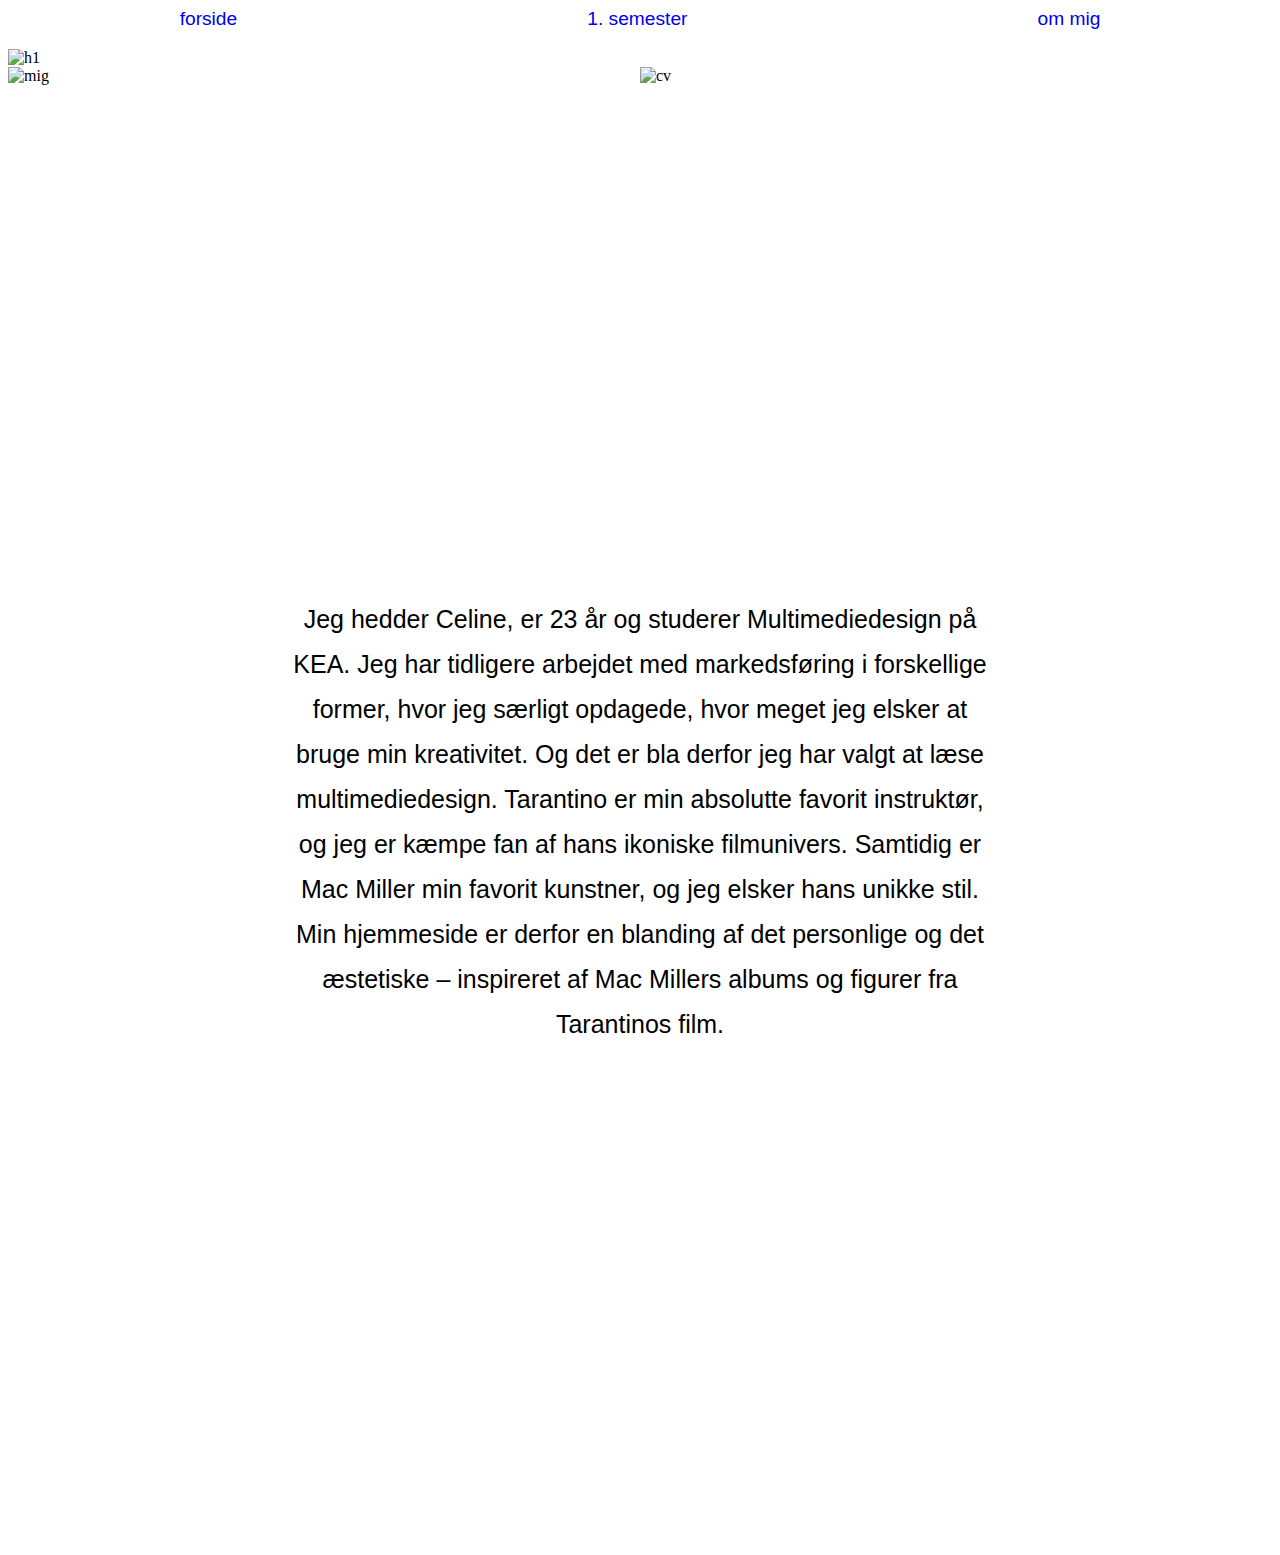
==== ommig.html @ d51dc139 "nye ændringer" ====
<!DOCTYPE html>
<html lang="da">
  <head>
    <meta charset="UTF-8" />
    <meta name="viewport" content="width=device-width, initial-scale=1.0" />
    <title>Document</title>
    <link rel="stylesheet" href="ommig.css" />
    <link rel="icon" type="image/png" href="img/logo1.png" />
  </head>
  <body>
    <header>
      <nav>
        <ul>
          <li><a href="index.html">forside</a></li>
          <li><a href="1sem.html">1. semester</a></li>
          <li><a href="ommig.html">om mig</a></li>
        </ul>
      </nav>
    </header>
    <main>
      <img
        class="celinebechandersen"
        src="img/celinebechandersen.png"
        alt="h1"
      />
      <img class="mig" src="img/mig.png" alt="mig" />
      <img class="cv" src="img/cv.png" alt="cv" />
      <p>
        Jeg hedder Celine, er 23 år og studerer Multimediedesign på KEA. Jeg har
        tidligere arbejdet med markedsføring i forskellige former, hvor jeg
        særligt opdagede, hvor meget jeg elsker at bruge min kreativitet. Og det
        er bla derfor jeg har valgt at læse multimediedesign. Tarantino er min
        absolutte favorit instruktør, og jeg er kæmpe fan af hans ikoniske
        filmunivers. Samtidig er Mac Miller min favorit kunstner, og jeg elsker
        hans unikke stil. Min hjemmeside er derfor en blanding af det personlige
        og det æstetiske – inspireret af Mac Millers albums og figurer fra
        Tarantinos film.
      </p>
    </main>
  </body>
</html>
---- ommig.css ----
body {
  font-size: 16px;
  background-image: url(img/forsidebaggrund.png);
  background-size: cover;
  background-position: center;
  background-repeat: repeat;
}

h1 {
  color: #ad0000;
  font-family: Arial, Helvetica, sans-serif;
  padding-top: 200px;
  bottom: 1000px;
  margin-bottom: 20px;
}

ul {
  display: flex;
  justify-content: center;
  gap: 350px;
  padding: 0;
  margin-top: 0;
  font-family: Arial, Helvetica, sans-serif;
  font-size: larger;
  color: black;
  list-style: none;
}

a {
  text-decoration: none;
}

p {
  font-size: 36px;
  max-width: 700px;
  text-align: center;
  font-size: 25px;
  line-height: 1.8;
  margin: 500px auto;
  color: #000000;
  padding-top: 0.9%;
  font-family: Arial, Helvetica, sans-serif;
  grid-column: 1/3;
}

/* .celinebechandersen { */
/* position: absolute;
  padding: 150px; */
/* } */

/* .mig { */
/* position: absolute;
  padding: 150px;
  top: 450px; */
/* } */

/* .cv {
  /* position: absolute;
  padding: 150px;
  padding-left: 1100px;
  margin-top: 500px; */

img {
  max-width: 100%;
}

main {
  display: grid;
  grid-template-columns: 1fr 1fr;
  grid-template-rows: auto;
  margin: 0 auto;
}

.celinebechandersen {
  grid-column: 1/3;
}
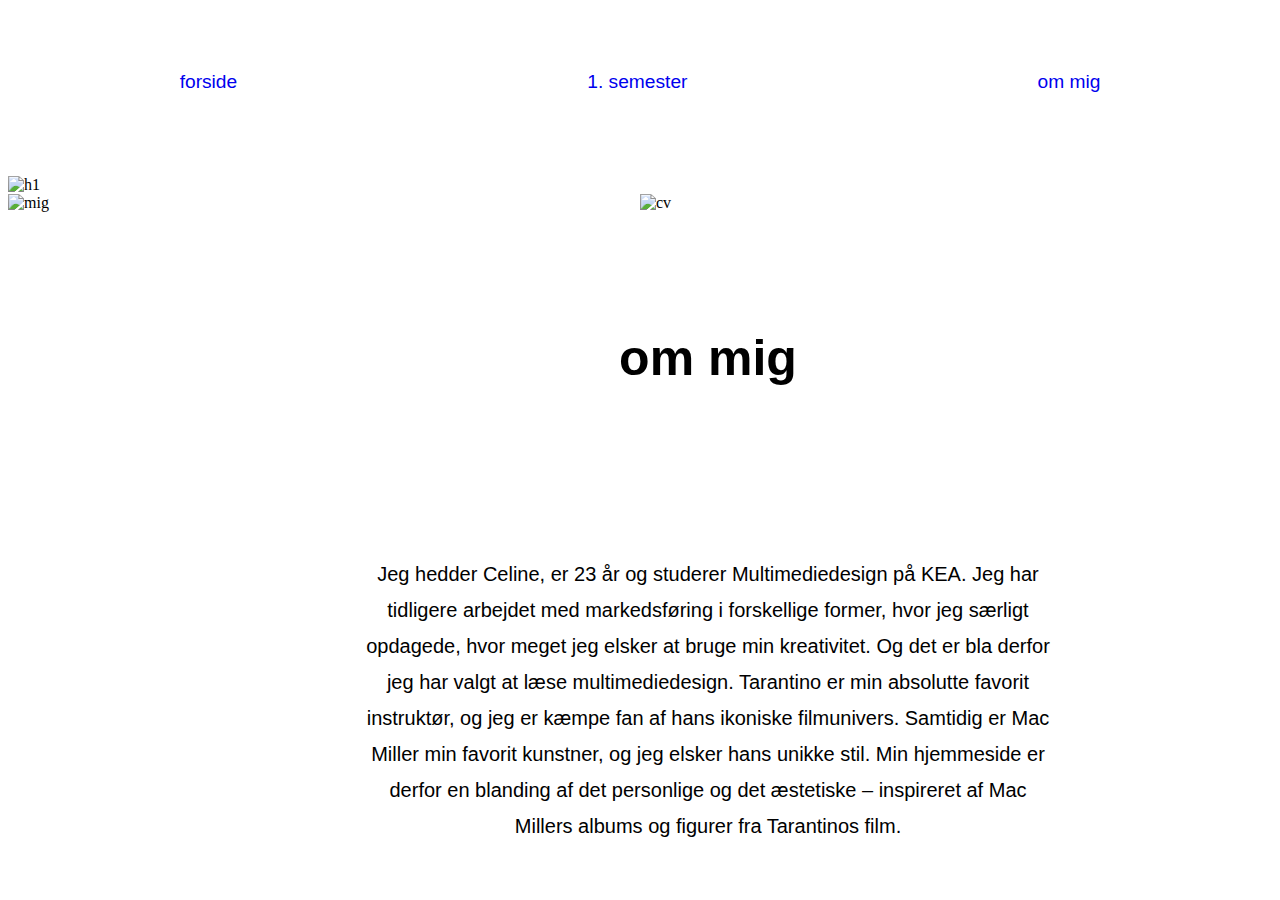
==== commit b84fe694: "ændringer" ====
--- a/ommig.html
+++ b/ommig.html
@@ -25,6 +25,7 @@
       />
       <img class="mig" src="img/mig.png" alt="mig" />
       <img class="cv" src="img/cv.png" alt="cv" />
+      <h2>om mig</h2>
       <p>
         Jeg hedder Celine, er 23 år og studerer Multimediedesign på KEA. Jeg har
         tidligere arbejdet med markedsføring i forskellige former, hvor jeg
--- a/ommig.css
+++ b/ommig.css
@@ -18,7 +18,7 @@
   display: flex;
   justify-content: center;
   gap: 350px;
-  padding: 0;
+  padding: 5%;
   margin-top: 0;
   font-family: Arial, Helvetica, sans-serif;
   font-size: larger;
@@ -34,13 +34,14 @@
   font-size: 36px;
   max-width: 700px;
   text-align: center;
-  font-size: 25px;
+  font-size: 20px;
   line-height: 1.8;
-  margin: 500px auto;
   color: #000000;
   padding-top: 0.9%;
   font-family: Arial, Helvetica, sans-serif;
   grid-column: 1/3;
+  margin-left: 350px;
+  margin-top: 100px;
 }
 
 /* .celinebechandersen { */
@@ -74,3 +75,17 @@
 .celinebechandersen {
   grid-column: 1/3;
 }
+
+h2 {
+  font-size: 36px;
+  max-width: 700px;
+  text-align: center;
+  font-size: 50px;
+  line-height: 1.8;
+  color: #000000;
+  padding-top: 0.9%;
+  font-family: Arial, Helvetica, sans-serif;
+  grid-column: 1/3;
+  margin-left: 350px;
+  margin-top: 90px;
+}
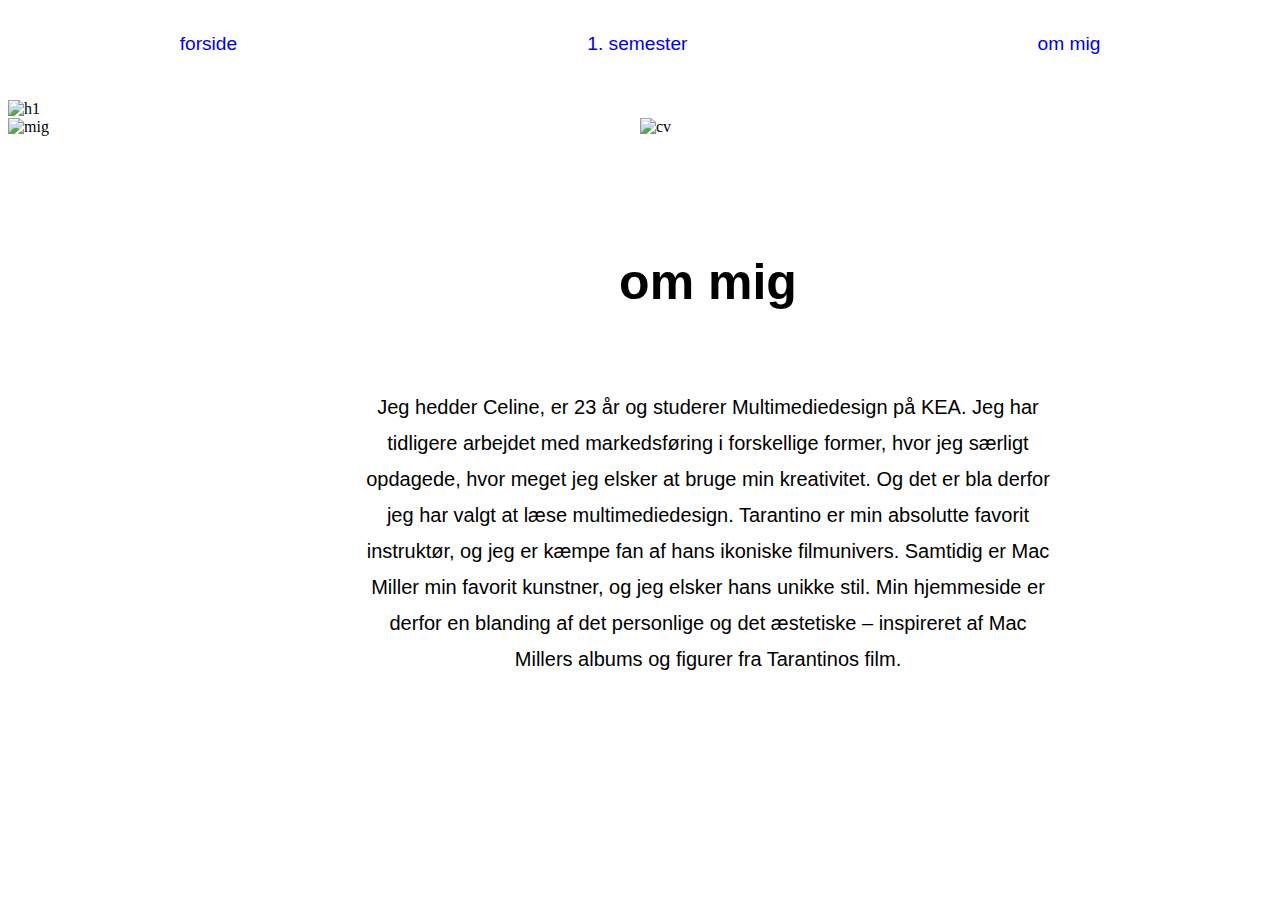
==== commit 6a828aec: "begynder på 1sem siden" ====
--- a/ommig.html
+++ b/ommig.html
@@ -12,7 +12,7 @@
       <nav>
         <ul>
           <li><a href="index.html">forside</a></li>
-          <li><a href="1sem.html">1. semester</a></li>
+          <li><a href="portfolio.html">1. semester</a></li>
           <li><a href="ommig.html">om mig</a></li>
         </ul>
       </nav>
--- a/ommig.css
+++ b/ommig.css
@@ -18,7 +18,7 @@
   display: flex;
   justify-content: center;
   gap: 350px;
-  padding: 5%;
+  padding: 2%;
   margin-top: 0;
   font-family: Arial, Helvetica, sans-serif;
   font-size: larger;
@@ -37,11 +37,9 @@
   font-size: 20px;
   line-height: 1.8;
   color: #000000;
-  padding-top: 0.9%;
   font-family: Arial, Helvetica, sans-serif;
   grid-column: 1/3;
   margin-left: 350px;
-  margin-top: 100px;
 }
 
 /* .celinebechandersen { */
@@ -78,6 +76,7 @@
 
 h2 {
   font-size: 36px;
+  font-display: bold;
   max-width: 700px;
   text-align: center;
   font-size: 50px;
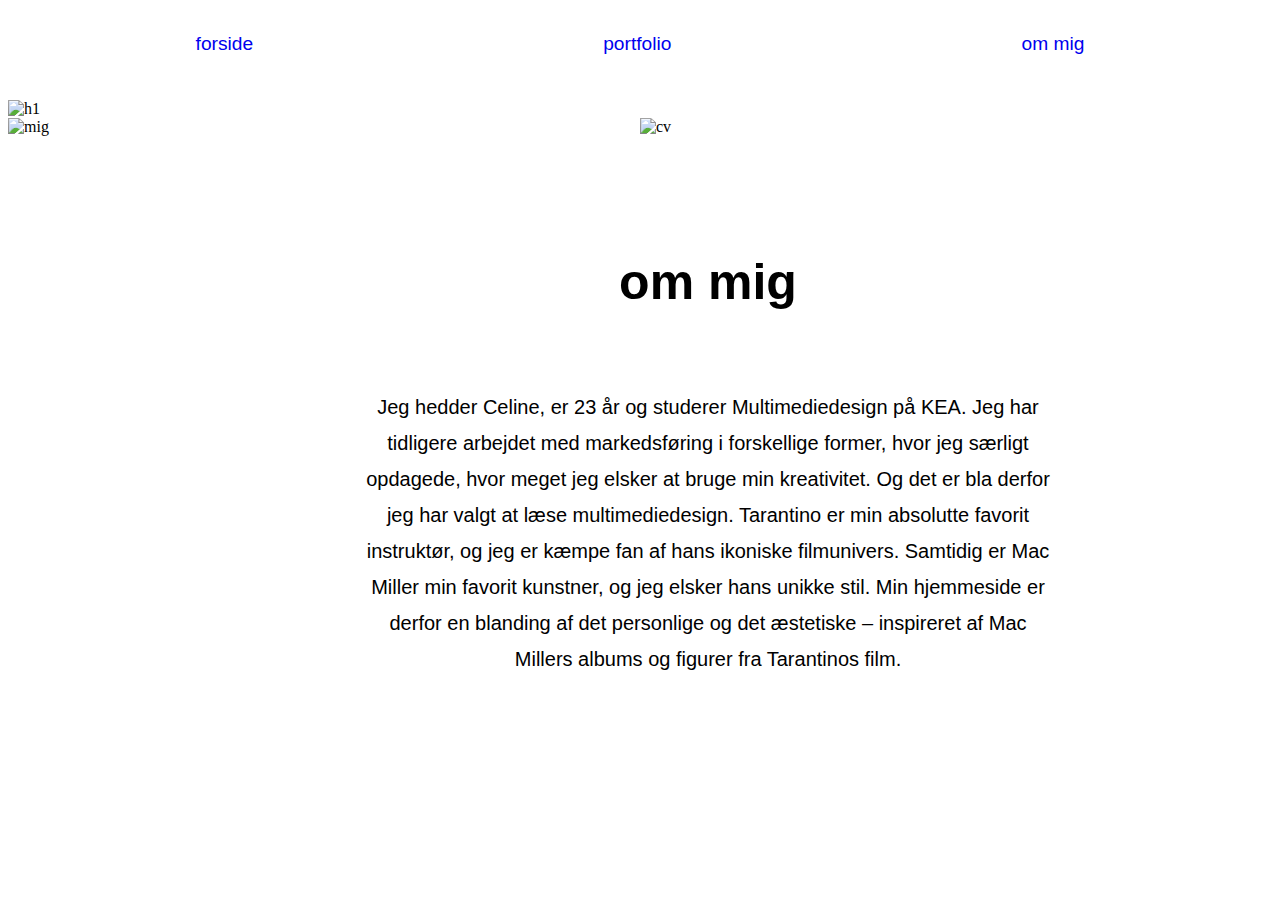
==== commit dbbbeb06: "ændrede navn" ====
--- a/ommig.html
+++ b/ommig.html
@@ -12,7 +12,7 @@
       <nav>
         <ul>
           <li><a href="index.html">forside</a></li>
-          <li><a href="portfolio.html">1. semester</a></li>
+          <li><a href="portfolio.html">portfolio</a></li>
           <li><a href="ommig.html">om mig</a></li>
         </ul>
       </nav>
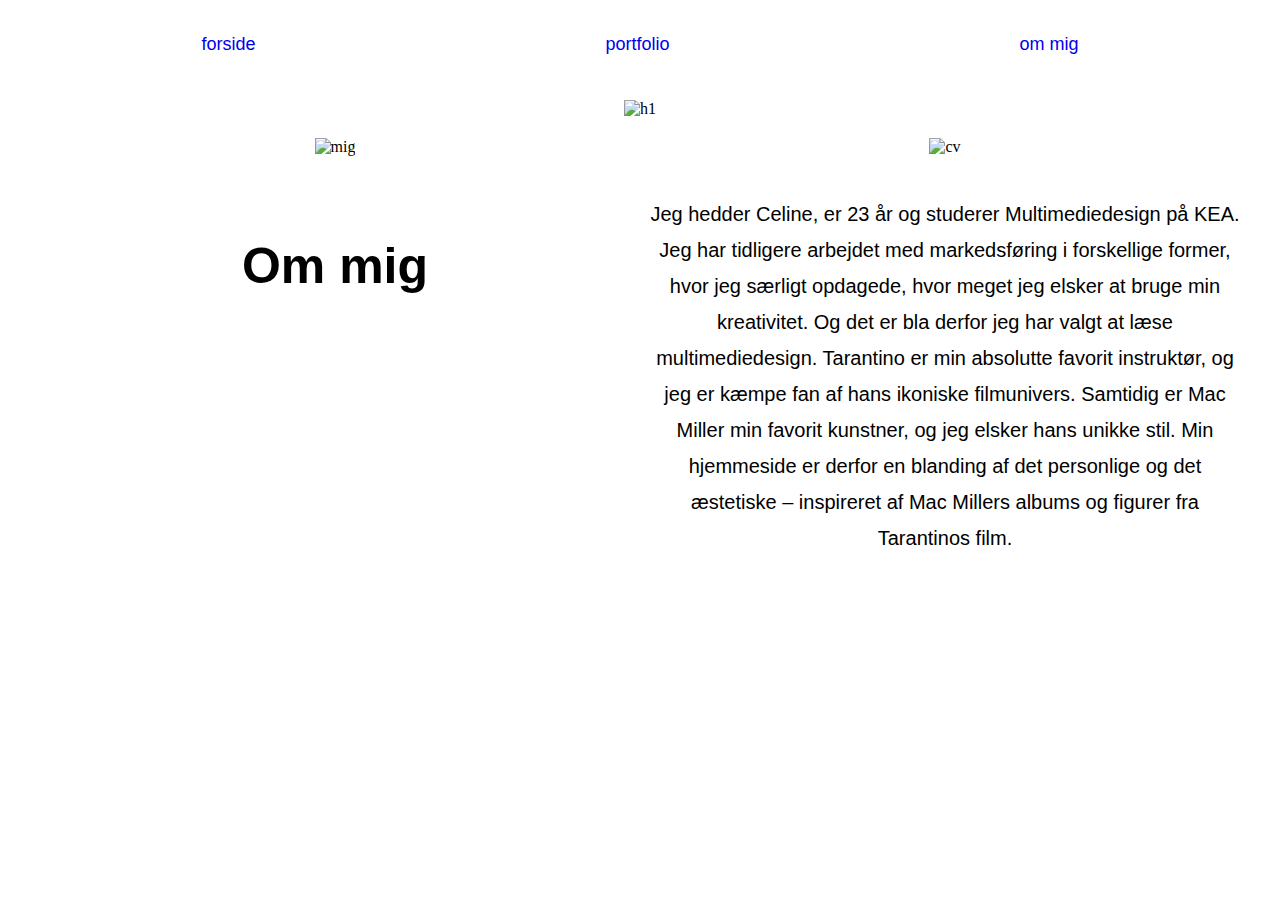
==== commit c15b459b: "små rettelser" ====
--- a/ommig.html
+++ b/ommig.html
@@ -25,7 +25,7 @@
       />
       <img class="mig" src="img/mig.png" alt="mig" />
       <img class="cv" src="img/cv.png" alt="cv" />
-      <h2>om mig</h2>
+      <h2>Om mig</h2>
       <p>
         Jeg hedder Celine, er 23 år og studerer Multimediedesign på KEA. Jeg har
         tidligere arbejdet med markedsføring i forskellige former, hvor jeg
--- a/ommig.css
+++ b/ommig.css
@@ -1,4 +1,4 @@
-body {
+/* body {
   font-size: 16px;
   background-image: url(img/forsidebaggrund.png);
   background-size: cover;
@@ -42,23 +42,6 @@
   margin-left: 350px;
 }
 
-/* .celinebechandersen { */
-/* position: absolute;
-  padding: 150px; */
-/* } */
-
-/* .mig { */
-/* position: absolute;
-  padding: 150px;
-  top: 450px; */
-/* } */
-
-/* .cv {
-  /* position: absolute;
-  padding: 150px;
-  padding-left: 1100px;
-  margin-top: 500px; */
-
 img {
   max-width: 100%;
 }
@@ -87,4 +70,132 @@
   grid-column: 1/3;
   margin-left: 350px;
   margin-top: 90px;
-}
+} */
+
+/* Baggrund og grundlæggende styling */
+body {
+  font-size: 16px;
+  background-image: url(img/forsidebaggrund.png);
+  background-size: cover;
+  background-position: center;
+  background-repeat: no-repeat; /* Undgå gentagelse for bedre æstetik */
+}
+
+/* Hovedoverskrifter */
+h1 {
+  color: #ad0000;
+  font-family: Arial, Helvetica, sans-serif;
+  padding-top: 150px; /* Reduceret padding for bedre mobilvisning */
+  margin-bottom: 20px;
+  text-align: center;
+  font-size: 70px; /* Justeret fontstørrelse */
+}
+
+/* Navigation */
+ul {
+  display: flex;
+  justify-content: center;
+  gap: 350px;
+  padding: 2%;
+  margin-top: 0;
+  font-family: Arial, Helvetica, sans-serif;
+  font-size: larger;
+  color: black;
+  list-style: none;
+}
+
+a {
+  text-decoration: none;
+  font-size: 18px; /* Ensartet tekststørrelse */
+}
+
+/* Brødtekst */
+p {
+  font-size: 20px;
+  max-width: 700px;
+  text-align: center;
+  line-height: 1.8;
+  color: #000000;
+  font-family: Arial, Helvetica, sans-serif;
+  margin: 20px auto; /* Centrerer teksten */
+}
+
+/* Billeder */
+img {
+  max-width: 100%;
+  height: auto; /* Holder proportionerne */
+  display: block;
+  margin: 0 auto; /* Centrerer billeder */
+}
+
+/* Grid-struktur */
+main {
+  display: grid;
+  grid-template-columns: 1fr 1fr;
+  grid-template-rows: auto;
+  gap: 20px; /* Tilføjer mellemrum mellem rækker */
+  margin: 0 auto;
+  max-width: 1200px; /* Begrænser bredden for bedre læsbarhed */
+}
+
+.celinebechandersen {
+  grid-column: 1/3; /* Strækker sig over begge kolonner */
+}
+
+/* Sekundære overskrifter */
+h2 {
+  font-size: 50px;
+  font-weight: bold;
+  max-width: 700px;
+  text-align: center;
+  line-height: 1.8;
+  color: #000000;
+  margin: 40px auto;
+  padding-top: 0.9%;
+  font-family: Arial, Helvetica, sans-serif;
+}
+
+/* Mobiltilpasning */
+@media (max-width: 768px) {
+  /* Justering af body */
+  body {
+    font-size: 14px; /* Mindre fontstørrelse for små skærme */
+  }
+
+  /* Grid */
+  main {
+    grid-template-columns: 1fr; /* En enkelt kolonne på mobil */
+    gap: 15px;
+  }
+
+  /* H1 */
+  h1 {
+    font-size: 50px; /* Mindre størrelse */
+    padding-top: 100px; /* Mindre top-padding */
+  }
+
+  /* Navigation */
+  ul {
+    flex-direction: column; /* Ændrer til vertikal navigation */
+    gap: 20px;
+    padding: 0;
+  }
+
+  /* H2 */
+  h2 {
+    font-size: 30px; /* Mindre fontstørrelse */
+    margin: 20px auto;
+  }
+
+  /* Brødtekst */
+  p {
+    font-size: 18px;
+    margin: 10px auto;
+    max-width: 90%; /* Fylder mere på små skærme */
+  }
+
+  /* Billeder */
+  img {
+    margin: 10px auto; /* Mindre afstand */
+  }
+}
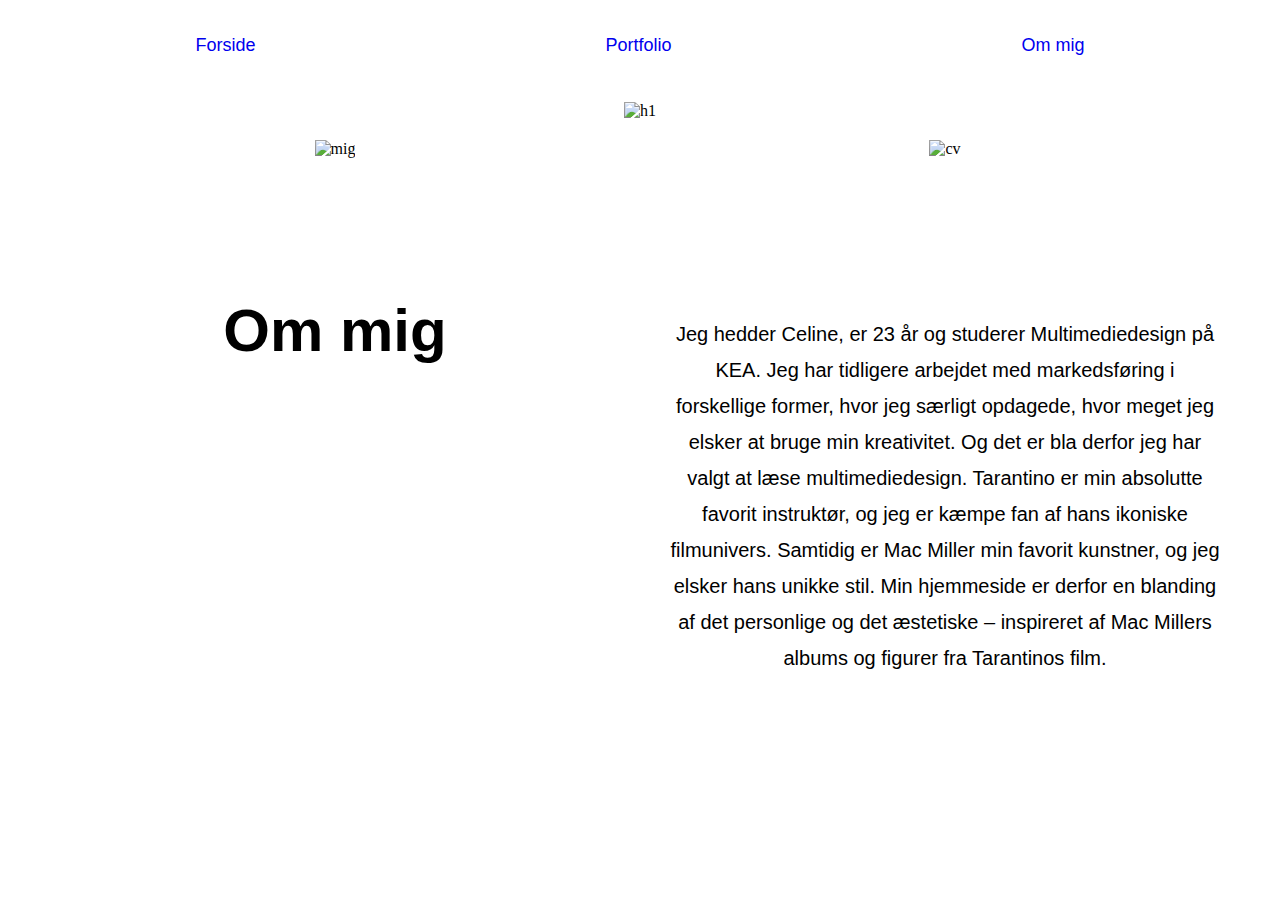
==== commit 6effd05b: "bla webp billeder i stedet for png og ændringer" ====
--- a/ommig.html
+++ b/ommig.html
@@ -11,9 +11,9 @@
     <header>
       <nav>
         <ul>
-          <li><a href="index.html">forside</a></li>
-          <li><a href="portfolio.html">portfolio</a></li>
-          <li><a href="ommig.html">om mig</a></li>
+          <li><a href="index.html">Forside</a></li>
+          <li><a href="portfolio.html">Portfolio</a></li>
+          <li><a href="ommig.html">Om mig</a></li>
         </ul>
       </nav>
     </header>
--- a/ommig.css
+++ b/ommig.css
@@ -1,77 +1,3 @@
-/* body {
-  font-size: 16px;
-  background-image: url(img/forsidebaggrund.png);
-  background-size: cover;
-  background-position: center;
-  background-repeat: repeat;
-}
-
-h1 {
-  color: #ad0000;
-  font-family: Arial, Helvetica, sans-serif;
-  padding-top: 200px;
-  bottom: 1000px;
-  margin-bottom: 20px;
-}
-
-ul {
-  display: flex;
-  justify-content: center;
-  gap: 350px;
-  padding: 2%;
-  margin-top: 0;
-  font-family: Arial, Helvetica, sans-serif;
-  font-size: larger;
-  color: black;
-  list-style: none;
-}
-
-a {
-  text-decoration: none;
-}
-
-p {
-  font-size: 36px;
-  max-width: 700px;
-  text-align: center;
-  font-size: 20px;
-  line-height: 1.8;
-  color: #000000;
-  font-family: Arial, Helvetica, sans-serif;
-  grid-column: 1/3;
-  margin-left: 350px;
-}
-
-img {
-  max-width: 100%;
-}
-
-main {
-  display: grid;
-  grid-template-columns: 1fr 1fr;
-  grid-template-rows: auto;
-  margin: 0 auto;
-}
-
-.celinebechandersen {
-  grid-column: 1/3;
-}
-
-h2 {
-  font-size: 36px;
-  font-display: bold;
-  max-width: 700px;
-  text-align: center;
-  font-size: 50px;
-  line-height: 1.8;
-  color: #000000;
-  padding-top: 0.9%;
-  font-family: Arial, Helvetica, sans-serif;
-  grid-column: 1/3;
-  margin-left: 350px;
-  margin-top: 90px;
-} */
-
 /* Baggrund og grundlæggende styling */
 body {
   font-size: 16px;
@@ -99,7 +25,7 @@
   padding: 2%;
   margin-top: 0;
   font-family: Arial, Helvetica, sans-serif;
-  font-size: larger;
+  font-size: 20px;
   color: black;
   list-style: none;
 }
@@ -117,7 +43,8 @@
   line-height: 1.8;
   color: #000000;
   font-family: Arial, Helvetica, sans-serif;
-  margin: 20px auto; /* Centrerer teksten */
+  margin: 20px; /* Centrerer teksten */
+  padding-top: 20%;
 }
 
 /* Billeder */
@@ -144,14 +71,14 @@
 
 /* Sekundære overskrifter */
 h2 {
-  font-size: 50px;
+  font-size: 60px;
   font-weight: bold;
   max-width: 700px;
   text-align: center;
   line-height: 1.8;
   color: #000000;
   margin: 40px auto;
-  padding-top: 0.9%;
+  padding-top: 10%;
   font-family: Arial, Helvetica, sans-serif;
 }
 
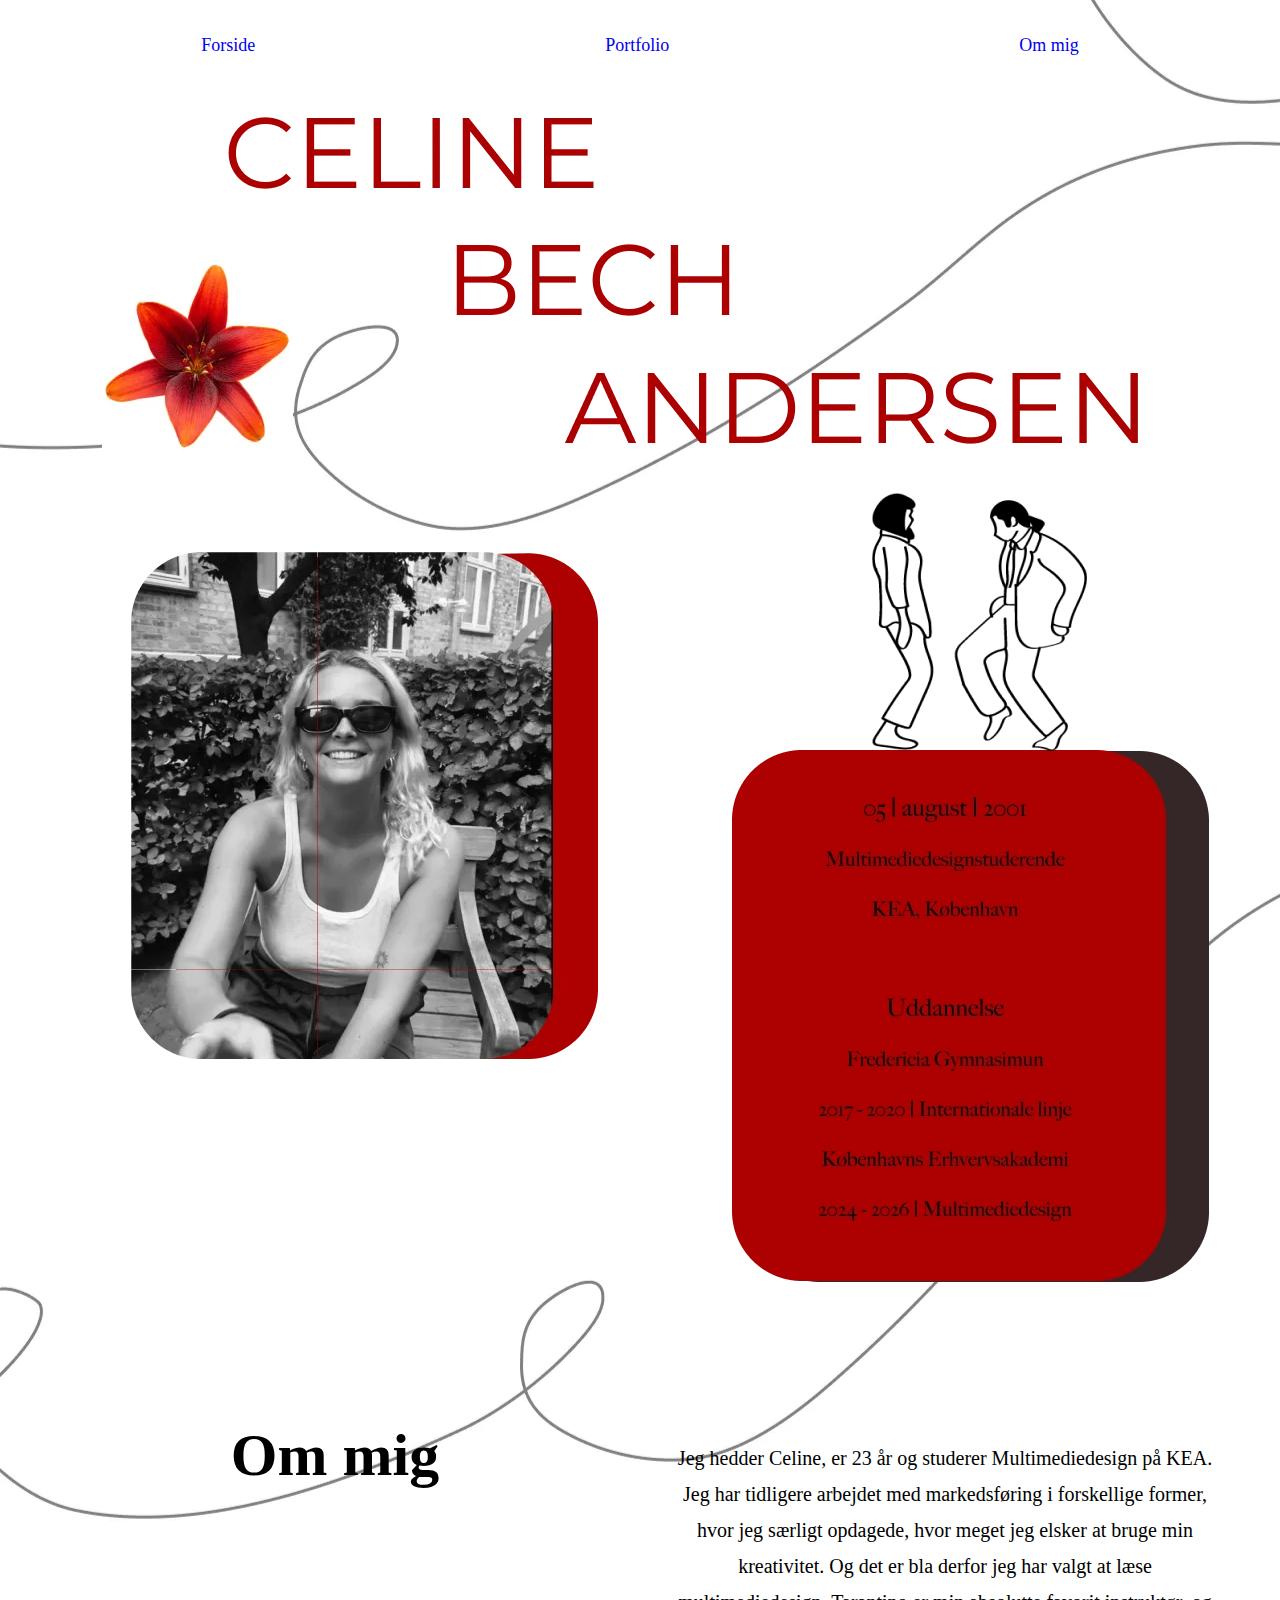
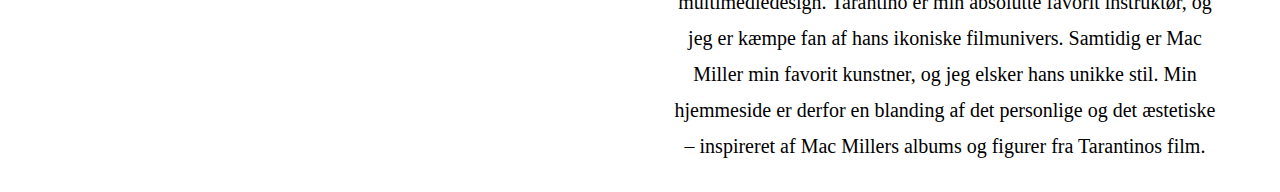
==== commit 2c91b7e8: "slet af png samt ændring af font" ====
--- a/ommig.html
+++ b/ommig.html
@@ -5,7 +5,7 @@
     <meta name="viewport" content="width=device-width, initial-scale=1.0" />
     <title>Document</title>
     <link rel="stylesheet" href="ommig.css" />
-    <link rel="icon" type="image/png" href="img/logo1.png" />
+    <link rel="icon" type="image/webp" href="img/macmillericon.webp" />
   </head>
   <body>
     <header>
@@ -20,11 +20,11 @@
     <main>
       <img
         class="celinebechandersen"
-        src="img/celinebechandersen.png"
+        src="img/celinebechandersen.webp"
         alt="h1"
       />
-      <img class="mig" src="img/mig.png" alt="mig" />
-      <img class="cv" src="img/cv.png" alt="cv" />
+      <img class="mig" src="img/mig.webp" alt="mig" />
+      <img class="cv" src="img/cv.webp" alt="cv" />
       <h2>Om mig</h2>
       <p>
         Jeg hedder Celine, er 23 år og studerer Multimediedesign på KEA. Jeg har
--- a/ommig.css
+++ b/ommig.css
@@ -1,7 +1,6 @@
-/* Baggrund og grundlæggende styling */
 body {
   font-size: 16px;
-  background-image: url(img/forsidebaggrund.png);
+  background-image: url(img/portfolio.webp);
   background-size: cover;
   background-position: center;
   background-repeat: no-repeat; /* Undgå gentagelse for bedre æstetik */
@@ -10,7 +9,7 @@
 /* Hovedoverskrifter */
 h1 {
   color: #ad0000;
-  font-family: Arial, Helvetica, sans-serif;
+  font-family: "Big Caslon", serif;
   padding-top: 150px; /* Reduceret padding for bedre mobilvisning */
   margin-bottom: 20px;
   text-align: center;
@@ -24,7 +23,7 @@
   gap: 350px;
   padding: 2%;
   margin-top: 0;
-  font-family: Arial, Helvetica, sans-serif;
+  font-family: "Big Caslon", serif;
   font-size: 20px;
   color: black;
   list-style: none;
@@ -42,7 +41,7 @@
   text-align: center;
   line-height: 1.8;
   color: #000000;
-  font-family: Arial, Helvetica, sans-serif;
+  font-family: "Big Caslon", serif;
   margin: 20px; /* Centrerer teksten */
   padding-top: 20%;
 }
@@ -79,7 +78,7 @@
   color: #000000;
   margin: 40px auto;
   padding-top: 10%;
-  font-family: Arial, Helvetica, sans-serif;
+  font-family: "Big Caslon", serif;
 }
 
 /* Mobiltilpasning */
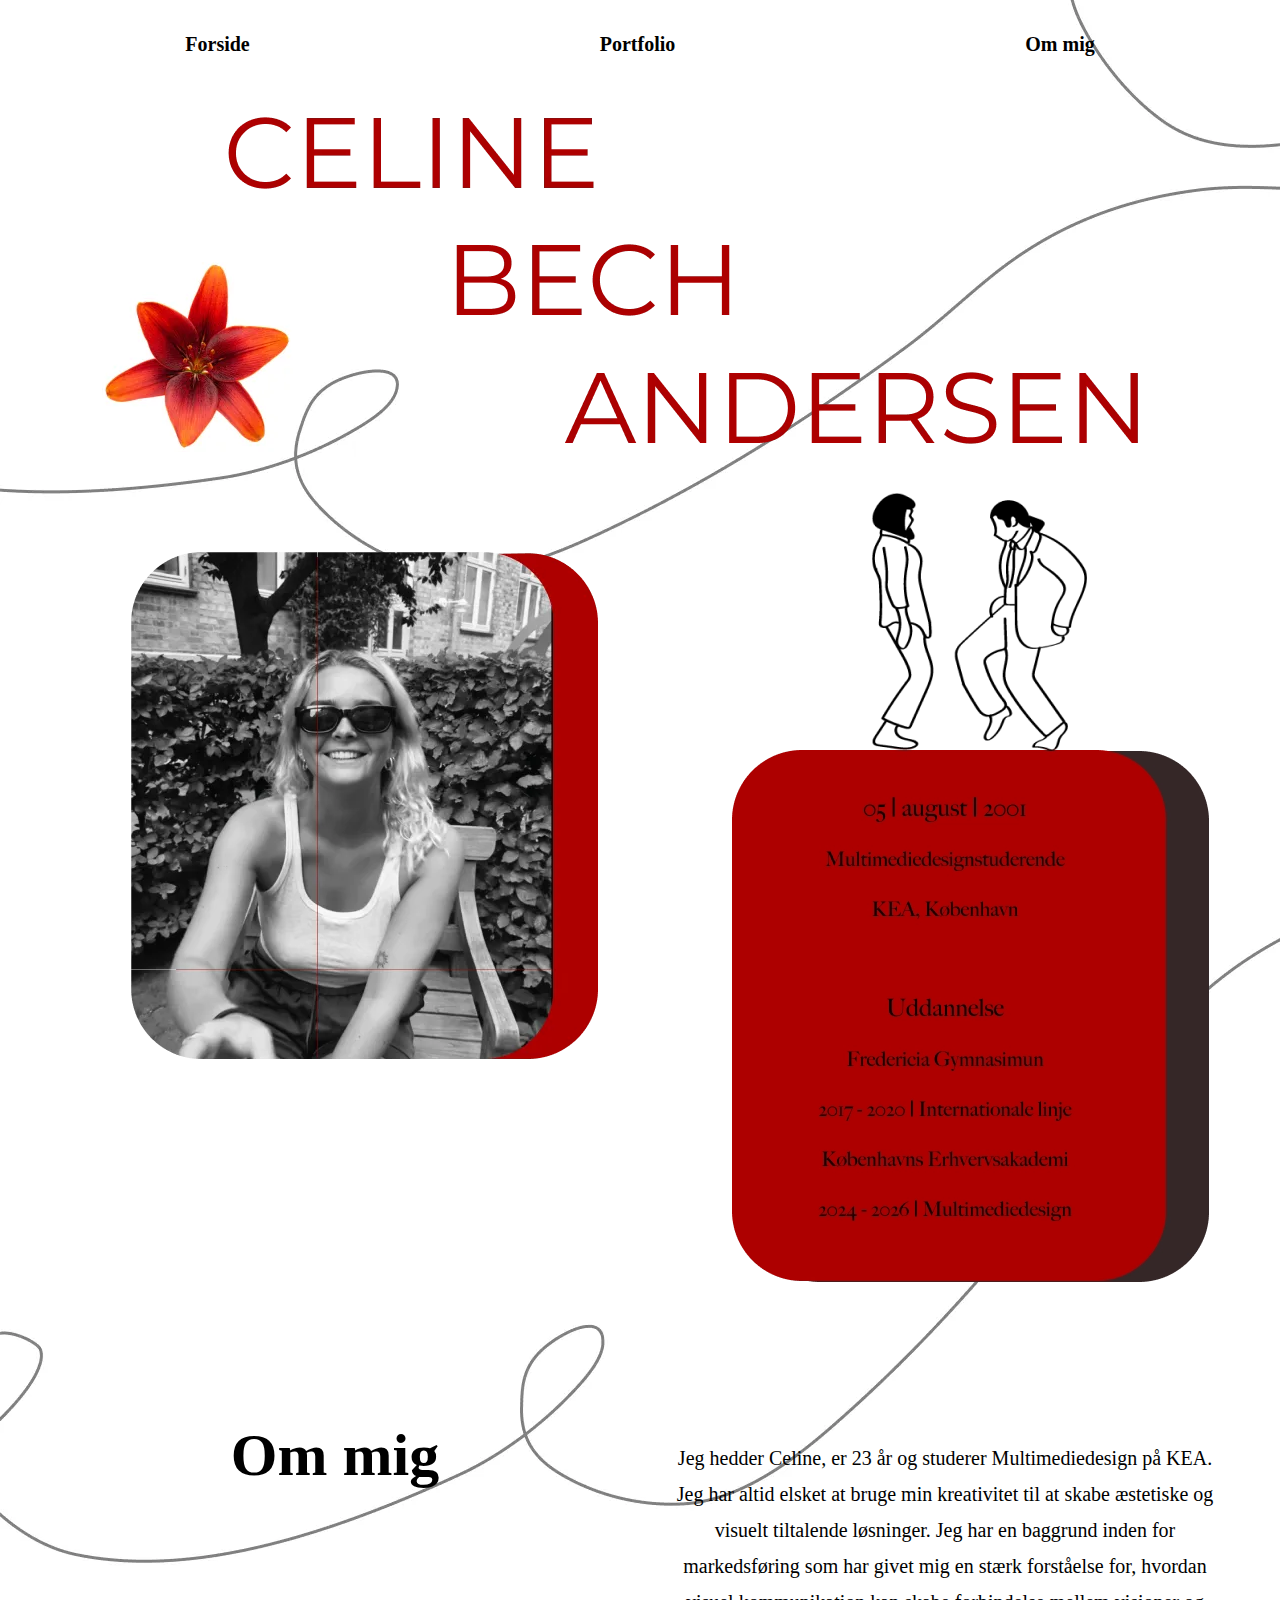
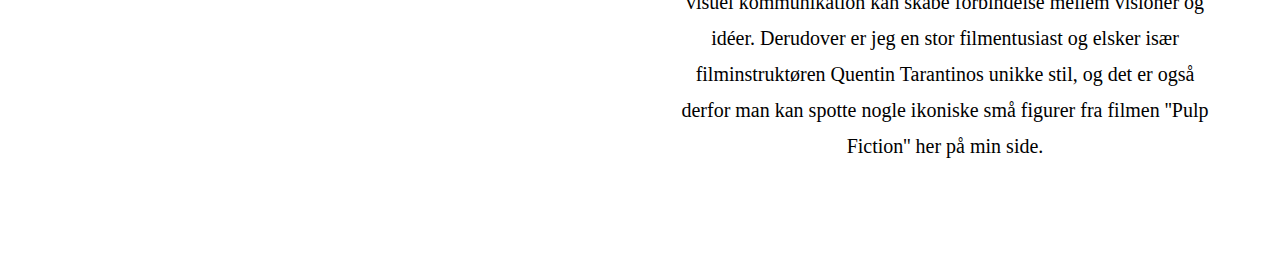
==== commit 3153f72d: "tekstændring mm" ====
--- a/ommig.html
+++ b/ommig.html
@@ -28,14 +28,13 @@
       <h2>Om mig</h2>
       <p>
         Jeg hedder Celine, er 23 år og studerer Multimediedesign på KEA. Jeg har
-        tidligere arbejdet med markedsføring i forskellige former, hvor jeg
-        særligt opdagede, hvor meget jeg elsker at bruge min kreativitet. Og det
-        er bla derfor jeg har valgt at læse multimediedesign. Tarantino er min
-        absolutte favorit instruktør, og jeg er kæmpe fan af hans ikoniske
-        filmunivers. Samtidig er Mac Miller min favorit kunstner, og jeg elsker
-        hans unikke stil. Min hjemmeside er derfor en blanding af det personlige
-        og det æstetiske – inspireret af Mac Millers albums og figurer fra
-        Tarantinos film.
+        altid elsket at bruge min kreativitet til at skabe æstetiske og visuelt
+        tiltalende løsninger. Jeg har en baggrund inden for markedsføring som
+        har givet mig en stærk forståelse for, hvordan visuel kommunikation kan
+        skabe forbindelse mellem visioner og idéer. Derudover er jeg en stor
+        filmentusiast og elsker især filminstruktøren Quentin Tarantinos unikke
+        stil, og det er også derfor man kan spotte nogle ikoniske små figurer
+        fra filmen ''Pulp Fiction'' her på min side.
       </p>
     </main>
   </body>
--- a/ommig.css
+++ b/ommig.css
@@ -1,3 +1,6 @@
+/* Standard styling for desktop */
+
+/* Baggrund */
 body {
   font-size: 16px;
   background-image: url(img/portfolio.webp);
@@ -31,10 +34,10 @@
 
 a {
   text-decoration: none;
-  font-size: 18px; /* Ensartet tekststørrelse */
+  color: #000000;
+  font-weight: bolder;
 }
 
-/* Brødtekst */
 p {
   font-size: 20px;
   max-width: 700px;
@@ -44,9 +47,9 @@
   font-family: "Big Caslon", serif;
   margin: 20px; /* Centrerer teksten */
   padding-top: 20%;
+  padding-bottom: 15%;
 }
 
-/* Billeder */
 img {
   max-width: 100%;
   height: auto; /* Holder proportionerne */
@@ -72,7 +75,7 @@
 h2 {
   font-size: 60px;
   font-weight: bold;
-  max-width: 700px;
+  max-width: 800px;
   text-align: center;
   line-height: 1.8;
   color: #000000;
@@ -90,7 +93,7 @@
 
   /* Grid */
   main {
-    grid-template-columns: 1fr; /* En enkelt kolonne på mobil */
+    grid-template-columns: 1fr 1fr; /* En enkelt kolonne på mobil */
     gap: 15px;
   }
 
@@ -100,11 +103,13 @@
     padding-top: 100px; /* Mindre top-padding */
   }
 
-  /* Navigation */
   ul {
-    flex-direction: column; /* Ændrer til vertikal navigation */
-    gap: 20px;
-    padding: 0;
+    flex-direction: column; 
+    gap: 20px; /
+  }
+  
+  a {
+    text-decoration: none;
   }
 
   /* H2 */
@@ -123,5 +128,6 @@
   /* Billeder */
   img {
     margin: 10px auto; /* Mindre afstand */
+    display: block;
   }
 }
